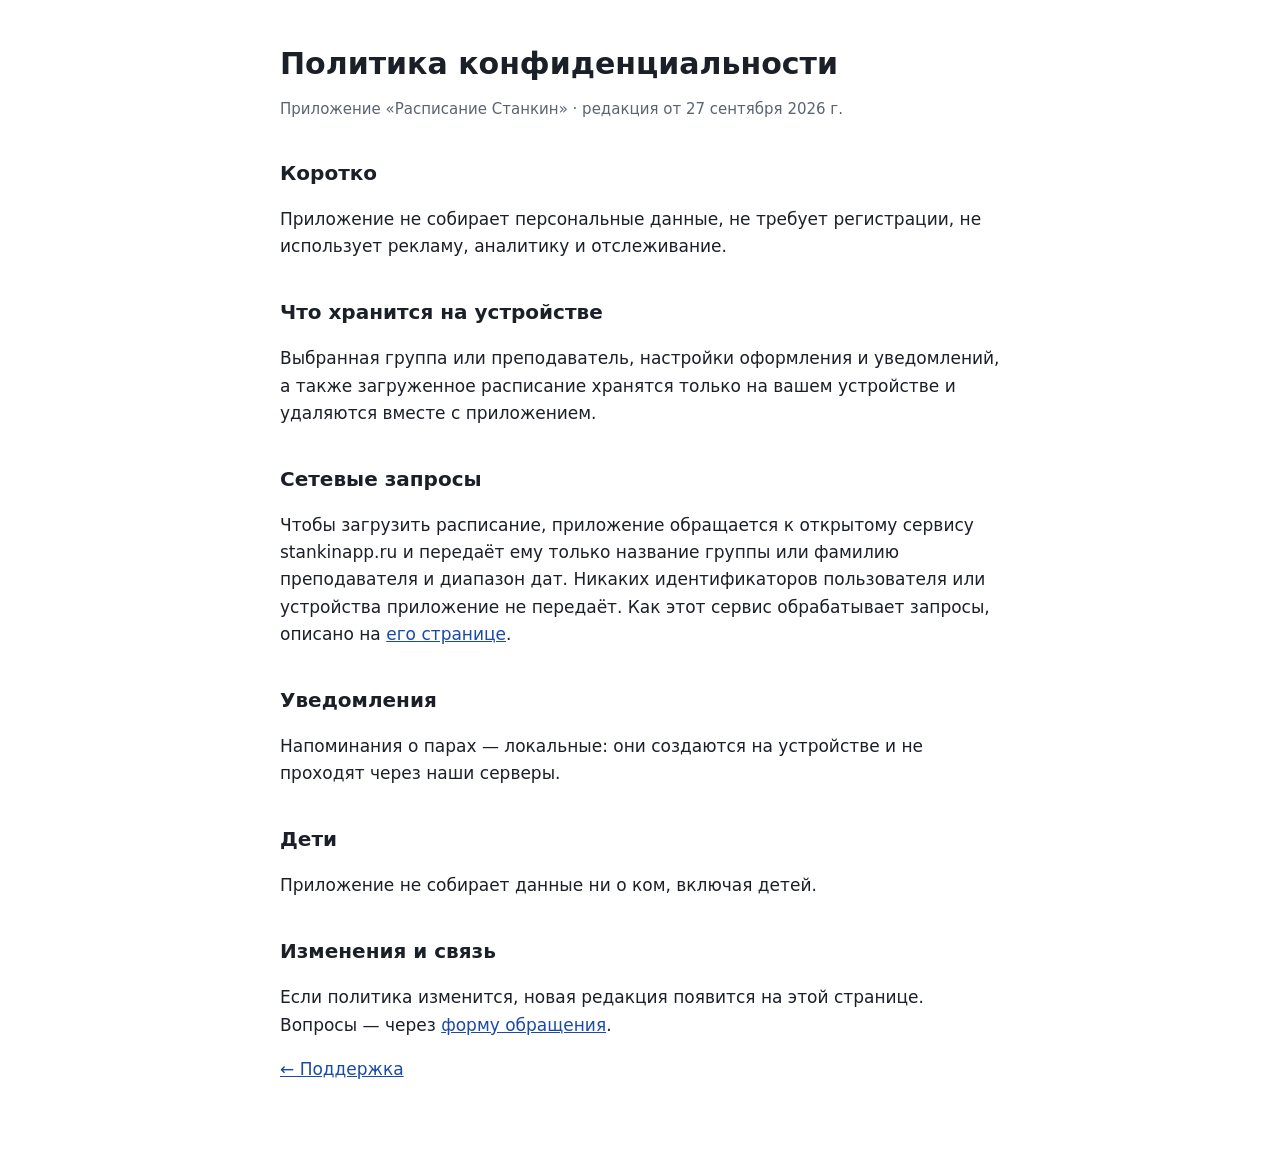
==== privacy.html @ 51945480 "Support and privacy pages" ====
<!doctype html><html lang="ru"><head><meta charset="utf-8"><meta name="viewport" content="width=device-width,initial-scale=1">
<title>Политика конфиденциальности</title><link rel="stylesheet" href="style.css"></head><body><main>
<h1>Политика конфиденциальности</h1><p class="mut">Приложение «Расписание Станкин» · редакция от 27 сентября 2026 г.</p>
<h2>Коротко</h2>
<p>Приложение не собирает персональные данные, не требует регистрации, не использует рекламу, аналитику и отслеживание.</p>
<h2>Что хранится на устройстве</h2>
<p>Выбранная группа или преподаватель, настройки оформления и уведомлений, а также загруженное расписание хранятся только на вашем устройстве и удаляются вместе с приложением.</p>
<h2>Сетевые запросы</h2>
<p>Чтобы загрузить расписание, приложение обращается к открытому сервису stankinapp.ru и передаёт ему только название группы или фамилию преподавателя и диапазон дат. Никаких идентификаторов пользователя или устройства приложение не передаёт. Как этот сервис обрабатывает запросы, описано на <a href="https://stankinapp.ru/about.html">его странице</a>.</p>
<h2>Уведомления</h2>
<p>Напоминания о парах — локальные: они создаются на устройстве и не проходят через наши серверы.</p>
<h2>Дети</h2>
<p>Приложение не собирает данные ни о ком, включая детей.</p>
<h2>Изменения и связь</h2>
<p>Если политика изменится, новая редакция появится на этой странице. Вопросы — через <a href="https://github.com/kanakovsasha-droid/stankin-schedule/issues/new">форму обращения</a>.</p>
<p><a href="index.html">← Поддержка</a></p>
</main></body></html>
---- style.css ----
:root{--bg:#fff;--fg:#1b1f27;--mut:#5b6472;--acc:#1a4aa8}
@media (prefers-color-scheme:dark){:root{--bg:#0d1117;--fg:#e6e9ef;--mut:#9aa3b2;--acc:#6f9dff}}
body{margin:0;background:var(--bg);color:var(--fg);font:17px/1.6 -apple-system,system-ui,sans-serif}
main{max-width:720px;margin:0 auto;padding:40px 16px 64px}
h1{font-size:30px;line-height:1.2;margin:.2em 0}h2{font-size:20px;margin-top:1.8em}
p,li{color:var(--fg)}.mut{color:var(--mut);font-size:15px}a{color:var(--acc)}
header{display:flex;gap:14px;align-items:center}header img{width:64px;height:64px;border-radius:14px}
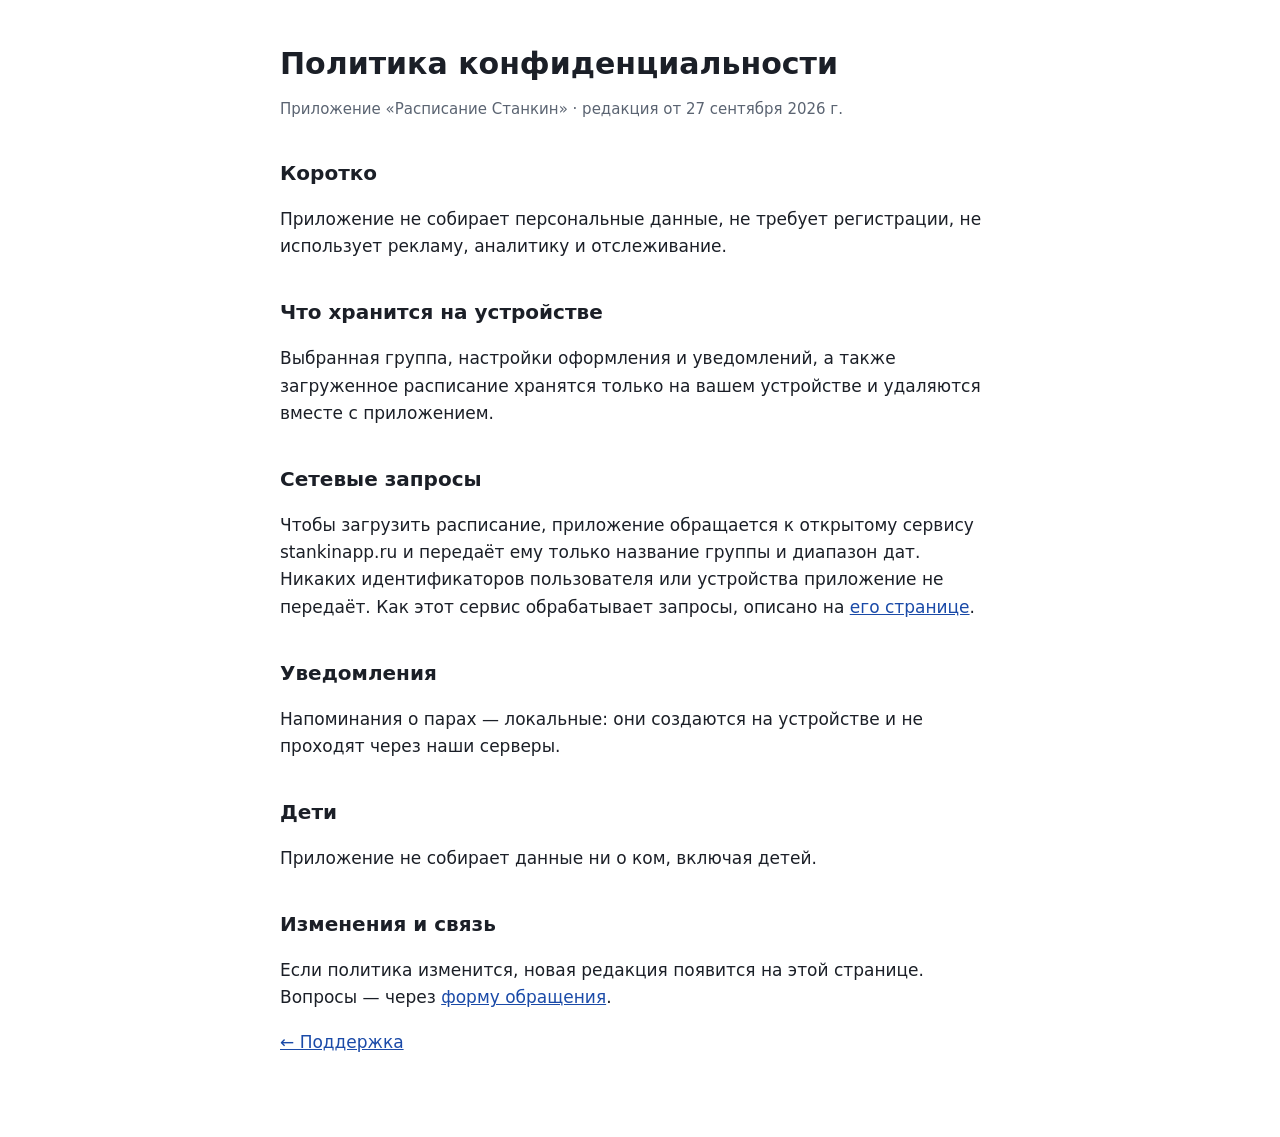
==== commit 62406e59: "Remove teacher mode mentions" ====
--- a/privacy.html
+++ b/privacy.html
@@ -4,9 +4,9 @@
 <h2>Коротко</h2>
 <p>Приложение не собирает персональные данные, не требует регистрации, не использует рекламу, аналитику и отслеживание.</p>
 <h2>Что хранится на устройстве</h2>
-<p>Выбранная группа или преподаватель, настройки оформления и уведомлений, а также загруженное расписание хранятся только на вашем устройстве и удаляются вместе с приложением.</p>
+<p>Выбранная группа, настройки оформления и уведомлений, а также загруженное расписание хранятся только на вашем устройстве и удаляются вместе с приложением.</p>
 <h2>Сетевые запросы</h2>
-<p>Чтобы загрузить расписание, приложение обращается к открытому сервису stankinapp.ru и передаёт ему только название группы или фамилию преподавателя и диапазон дат. Никаких идентификаторов пользователя или устройства приложение не передаёт. Как этот сервис обрабатывает запросы, описано на <a href="https://stankinapp.ru/about.html">его странице</a>.</p>
+<p>Чтобы загрузить расписание, приложение обращается к открытому сервису stankinapp.ru и передаёт ему только название группы и диапазон дат. Никаких идентификаторов пользователя или устройства приложение не передаёт. Как этот сервис обрабатывает запросы, описано на <a href="https://stankinapp.ru/about.html">его странице</a>.</p>
 <h2>Уведомления</h2>
 <p>Напоминания о парах — локальные: они создаются на устройстве и не проходят через наши серверы.</p>
 <h2>Дети</h2>
